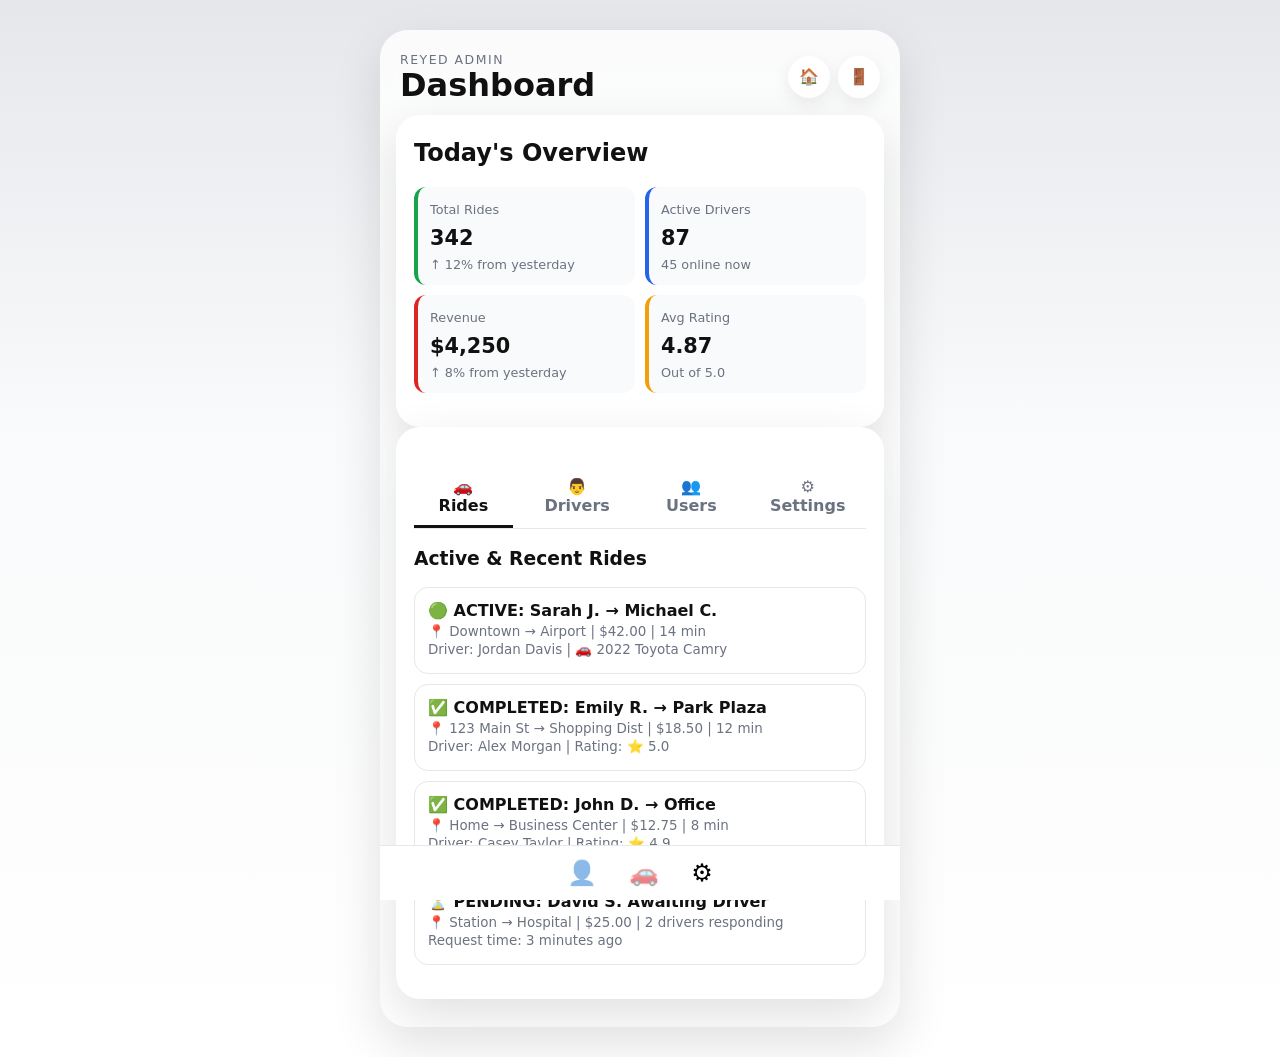
==== admin.html @ cbd772b0 "Add separate rider, customer, and admin pages with navigation" ====
<!DOCTYPE html>
<html>
<head>
  <meta charset="utf-8">
  <meta name="viewport" content="width=device-width, initial-scale=1">
  <title>Reyed - Admin Dashboard</title>
  <link rel="stylesheet" href="style.css">
  <style>
    .stat-grid {
      display: grid;
      grid-template-columns: 1fr 1fr;
      gap: 10px;
      margin: 16px 0;
    }
    .stat-card {
      padding: 12px;
      background: #f9fafb;
      border-radius: 12px;
      border-left: 4px solid #111;
    }
    .stat-card strong {
      display: block;
      font-size: 1.3rem;
      margin: 8px 0 4px;
    }
    .stat-card small {
      color: #6b7280;
      font-size: .8rem;
    }
    .tabs {
      display: flex;
      gap: 8px;
      margin: 16px 0;
      border-bottom: 1px solid #e5e7eb;
    }
    .tab-btn {
      padding: 10px 16px;
      border: none;
      background: none;
      cursor: pointer;
      color: #6b7280;
      border-bottom: 3px solid transparent;
      font-weight: 600;
    }
    .tab-btn.active {
      color: #111;
      border-bottom-color: #111;
    }
    .tab-content {
      display: none;
    }
    .tab-content.active {
      display: block;
    }
  </style>
</head>
<body>
  <div class="app-shell">
    <!-- Topbar -->
    <div class="topbar">
      <div>
        <p class="eyebrow">Reyed Admin</p>
        <h1>Dashboard</h1>
      </div>
      <div style="display: flex; gap: 8px;">
        <button class="icon-btn" onclick="goHome()">🏠</button>
        <button class="icon-btn" onclick="logout()">🚪</button>
      </div>
    </div>

    <main>
      <!-- Key Metrics -->
      <div class="panel">
        <h2 style="margin-top: 0;">Today's Overview</h2>
        
        <div class="stat-grid">
          <div class="stat-card" style="border-left-color: #16a34a;">
            <small>Total Rides</small>
            <strong>342</strong>
            <small>↑ 12% from yesterday</small>
          </div>
          <div class="stat-card" style="border-left-color: #2563eb;">
            <small>Active Drivers</small>
            <strong>87</strong>
            <small>45 online now</small>
          </div>
          <div class="stat-card" style="border-left-color: #dc2626;">
            <small>Revenue</small>
            <strong>$4,250</strong>
            <small>↑ 8% from yesterday</small>
          </div>
          <div class="stat-card" style="border-left-color: #f59e0b;">
            <small>Avg Rating</small>
            <strong>4.87</strong>
            <small>Out of 5.0</small>
          </div>
        </div>
      </div>

      <!-- Tabs -->
      <div class="panel">
        <div class="tabs">
          <button class="tab-btn active" onclick="switchTab('rides')">🚗 Rides</button>
          <button class="tab-btn" onclick="switchTab('drivers')">👨 Drivers</button>
          <button class="tab-btn" onclick="switchTab('users')">👥 Users</button>
          <button class="tab-btn" onclick="switchTab('settings')">⚙️ Settings</button>
        </div>

        <!-- Rides Tab -->
        <div id="rides" class="tab-content active">
          <h3>Active & Recent Rides</h3>
          <div class="history-list" style="max-height: 60vh;">
            <div class="history-item">
              <strong>🟢 ACTIVE: Sarah J. → Michael C.</strong>
              <p>📍 Downtown → Airport | $42.00 | 14 min</p>
              <p>Driver: Jordan Davis | 🚗 2022 Toyota Camry</p>
            </div>
            <div class="history-item">
              <strong>✅ COMPLETED: Emily R. → Park Plaza</strong>
              <p>📍 123 Main St → Shopping Dist | $18.50 | 12 min</p>
              <p>Driver: Alex Morgan | Rating: ⭐ 5.0</p>
            </div>
            <div class="history-item">
              <strong>✅ COMPLETED: John D. → Office</strong>
              <p>📍 Home → Business Center | $12.75 | 8 min</p>
              <p>Driver: Casey Taylor | Rating: ⭐ 4.9</p>
            </div>
            <div class="history-item">
              <strong>⏳ PENDING: David S. Awaiting Driver</strong>
              <p>📍 Station → Hospital | $25.00 | 2 drivers responding</p>
              <p>Request time: 3 minutes ago</p>
            </div>
          </div>
        </div>

        <!-- Drivers Tab -->
        <div id="drivers" class="tab-content">
          <h3>Driver Management</h3>
          <div class="history-list" style="max-height: 60vh;">
            <div class="history-item">
              <strong>Jordan Davis</strong>
              <p>📞 (555) 903-1144 | ⭐ 4.9 (1,240 rides)</p>
              <p>🚗 2022 Black Toyota Camry | 🟢 Online</p>
              <p>Today: $247.50 • 12 rides • 3.5h online</p>
            </div>
            <div class="history-item">
              <strong>Alex Morgan</strong>
              <p>📞 (555) 456-7890 | ⭐ 4.85 (958 rides)</p>
              <p>🚗 2021 Silver Honda Accord | 🟢 Online</p>
              <p>Today: $189.25 • 9 rides • 2.8h online</p>
            </div>
            <div class="history-item">
              <strong>Casey Taylor</strong>
              <p>📞 (555) 789-0123 | ⭐ 4.92 (1,567 rides)</p>
              <p>🚗 2023 White Tesla Model 3 | 🟡 On Break</p>
              <p>Today: $312.00 • 15 rides • 4.2h online</p>
            </div>
          </div>
        </div>

        <!-- Users Tab -->
        <div id="users" class="tab-content">
          <h3>User Analytics</h3>
          <div style="display: flex; flex-direction: column; gap: 12px; margin: 16px 0;">
            <div style="padding: 12px; background: #f3f4f6; border-radius: 12px;">
              <p style="margin: 0; color: #6b7280; font-size: .8rem;">Total Registered Users</p>
              <strong style="font-size: 1.5rem;">12,847</strong>
            </div>
            <div style="padding: 12px; background: #f3f4f6; border-radius: 12px;">
              <p style="margin: 0; color: #6b7280; font-size: .8rem;">Active This Week</p>
              <strong style="font-size: 1.5rem;">4,325</strong>
            </div>
            <div style="padding: 12px; background: #f3f4f6; border-radius: 12px;">
              <p style="margin: 0; color: #6b7280; font-size: .8rem;">New Signups (24h)</p>
              <strong style="font-size: 1.5rem;">142</strong>
            </div>
          </div>
          <button class="primary-btn" onclick="viewDetailedAnalytics()">View Detailed Analytics</button>
        </div>

        <!-- Settings Tab -->
        <div id="settings" class="tab-content">
          <h3>Admin Settings</h3>
          <div style="display: flex; flex-direction: column; gap: 12px; margin: 16px 0;">
            <div style="padding: 12px; border: 1px solid #e5e7eb; border-radius: 12px;">
              <strong>Base Fare</strong>
              <p style="margin: 5px 0 10px; color: #6b7280; font-size: .84rem;">Minimum charge per ride</p>
              <div class="input-row">
                <input type="text" value="$2.50" style="padding: 10px;">
              </div>
            </div>
            <div style="padding: 12px; border: 1px solid #e5e7eb; border-radius: 12px;">
              <strong>Per Km Rate</strong>
              <p style="margin: 5px 0 10px; color: #6b7280; font-size: .84rem;">Charge per kilometer</p>
              <div class="input-row">
                <input type="text" value="$1.25" style="padding: 10px;">
              </div>
            </div>
            <div style="padding: 12px; border: 1px solid #e5e7eb; border-radius: 12px;">
              <strong>Platform Commission</strong>
              <p style="margin: 5px 0 10px; color: #6b7280; font-size: .84rem;">% taken from each ride</p>
              <div class="input-row">
                <input type="text" value="20%" style="padding: 10px;">
              </div>
            </div>
            <button class="primary-btn" onclick="saveSettings()">Save Settings</button>
          </div>
        </div>
      </div>
    </main>
  </div>

  <!-- Navigation -->
  <div style="position: fixed; bottom: 0; left: 0; right: 0; background: white; border-top: 1px solid #e5e7eb; display: flex; justify-content: center; gap: 20px; padding: 12px; max-width: 520px; margin: 0 auto;">
    <button onclick="goToPage('customer.html')" style="border: none; background: none; font-size: 24px; cursor: pointer; opacity: 0.5;">👤</button>
    <button onclick="goToPage('rider.html')" style="border: none; background: none; font-size: 24px; cursor: pointer; opacity: 0.5;">🚗</button>
    <button onclick="goToPage('admin.html')" style="border: none; background: none; font-size: 24px; cursor: pointer; opacity: 1;">⚙️</button>
  </div>

  <script>
    function switchTab(tabName) {
      // Hide all tabs
      document.querySelectorAll('.tab-content').forEach(tab => tab.classList.remove('active'));
      document.querySelectorAll('.tab-btn').forEach(btn => btn.classList.remove('active'));
      
      // Show selected tab
      document.getElementById(tabName).classList.add('active');
      event.target.classList.add('active');
    }

    function viewDetailedAnalytics() {
      showToast('📊 Detailed analytics page loading...');
    }

    function saveSettings() {
      showToast('✅ Settings saved successfully!');
    }

    function logout() {
      if (confirm('Are you sure you want to logout?')) {
        showToast('👋 Logging out...');
        setTimeout(() => {
          window.location.href = 'index.html';
        }, 1500);
      }
    }

    function goToPage(page) {
      window.location.href = page;
    }

    function goHome() {
      window.location.href = 'index.html';
    }

    function showToast(msg) {
      const toast = document.createElement('div');
      toast.className = 'toast';
      toast.textContent = msg;
      document.body.appendChild(toast);
      setTimeout(() => toast.remove(), 3000);
    }
  </script>
</body>
</html>
---- style.css ----
*{box-sizing:border-box}
:root{
  --bg:#f3f4f6;
  --panel:#ffffff;
  --text:#111111;
  --muted:#6b7280;
  --line:#e5e7eb;
  --accent:#111111;
  --green:#16a34a;
  --red:#dc2626;
  --shadow:0 18px 50px rgba(0,0,0,.12);
}
body{
  margin:0;
  font-family:Inter,ui-sans-serif,system-ui,-apple-system,BlinkMacSystemFont,"Segoe UI",sans-serif;
  background:linear-gradient(180deg,#e5e7eb 0,#f9fafb 40%,#fff 100%);
  color:var(--text);
  min-height:100vh;
}
button,input{font:inherit}
button{cursor:pointer}
.app-shell{max-width:520px;margin:0 auto;min-height:100vh;background:rgba(255,255,255,.82);backdrop-filter:blur(10px)}
.topbar{display:flex;align-items:center;justify-content:space-between;padding:22px 20px 14px}
.eyebrow{margin:0 0 2px;color:var(--muted);font-size:.78rem;text-transform:uppercase;letter-spacing:.12em}
h1{margin:0;font-size:2rem;line-height:1}
.icon-btn{border:0;background:#fff;width:42px;height:42px;border-radius:50%;box-shadow:0 6px 18px rgba(0,0,0,.08)}
main{padding:0 16px 28px}
.map-card{
  height:250px;border-radius:24px;overflow:hidden;position:relative;background:#dce7dc;
  box-shadow:var(--shadow);margin-bottom:-32px
}
.map-grid{
  position:absolute;inset:0;
  background-image:
    linear-gradient(rgba(255,255,255,.35) 1px,transparent 1px),
    linear-gradient(90deg,rgba(255,255,255,.35) 1px,transparent 1px);
  background-size:32px 32px
}
.road{position:absolute;background:#fafafa;border:10px solid #d1d5db;border-radius:999px}
.road-one{width:420px;height:55px;transform:rotate(-18deg);left:-90px;top:80px}
.road-two{width:380px;height:48px;transform:rotate(65deg);right:-120px;top:40px}
.pin{position:absolute;font-size:30px;filter:drop-shadow(0 4px 3px rgba(0,0,0,.2))}
.pickup-pin{left:88px;top:115px;color:#111}
.destination-pin{right:80px;top:55px;color:#dc2626}
.car{position:absolute;left:47%;top:46%;font-size:30px;transition:all 1s ease}
.map-label{position:absolute;left:14px;bottom:14px;background:rgba(255,255,255,.9);padding:8px 11px;border-radius:12px;font-size:.8rem;font-weight:700}
.panel{position:relative;background:var(--panel);border-radius:24px;padding:24px 18px 18px;box-shadow:var(--shadow)}
label{display:block;margin:13px 0 7px;font-weight:700;font-size:.86rem}
.input-row{display:flex;align-items:center;border:1px solid var(--line);border-radius:14px;padding:0 12px;background:#fafafa}
.input-row:focus-within{border-color:#111;background:#fff}
.input-row input{border:0;outline:0;background:transparent;width:100%;padding:15px 10px}
.dot{width:10px;height:10px;border-radius:50%;display:inline-block;flex:none}
.pickup-dot{background:#111}
.destination-dot{background:#dc2626}
.quick-grid{display:grid;grid-template-columns:repeat(3,1fr);gap:8px;margin-top:12px}
.quick-place{border:1px solid var(--line);background:#fff;border-radius:12px;padding:10px 8px;font-weight:700}
.ride-options{display:grid;grid-template-columns:repeat(3,1fr);gap:8px}
.ride-option{display:flex;flex-direction:column;align-items:flex-start;gap:3px;border:1px solid var(--line);background:#fff;padding:12px;border-radius:15px}
.ride-option span{font-size:1.35rem}
.ride-option small{color:var(--muted)}
.ride-option.selected{border:2px solid #111;background:#f3f4f6}
.estimate-card{display:grid;grid-template-columns:1fr 1fr;gap:12px;background:#f9fafb;border-radius:16px;padding:14px;margin:16px 0}
.estimate-card div{display:flex;flex-direction:column;gap:4px}
.estimate-card span{color:var(--muted);font-size:.8rem}
.estimate-card strong{font-size:1.1rem}
.primary-btn,.secondary-btn{width:100%;border-radius:14px;padding:14px 16px;font-weight:800}
.primary-btn{border:0;background:#111;color:#fff}
.secondary-btn{border:1px solid var(--line);background:#fff;color:#111;margin-top:10px}
.helper{text-align:center;color:var(--muted);font-size:.75rem;line-height:1.4}
.hidden{display:none!important}
.status-badge{display:inline-block;background:#fef3c7;color:#92400e;padding:7px 10px;border-radius:999px;font-size:.8rem;font-weight:800}
.driver-card{display:flex;align-items:center;gap:12px;border:1px solid var(--line);border-radius:16px;padding:14px;margin:18px 0}
.driver-avatar{width:48px;height:48px;border-radius:50%;display:grid;place-items:center;background:#111;color:#fff;font-weight:800}
.driver-card p{margin:3px 0;color:var(--muted);font-size:.84rem}
.call-btn{margin-left:auto;text-decoration:none;background:#e5e7eb;color:#111;padding:9px 12px;border-radius:12px;font-weight:700}
.trip-route{padding:4px 0 2px}
.trip-route>div{display:flex;align-items:center;gap:10px}
.route-line{width:2px;height:26px;background:var(--line);margin:3px 0 3px 4px}
.drawer{position:fixed;top:0;right:-100%;width:min(92vw,420px);height:100vh;background:#fff;z-index:20;padding:20px;transition:right .25s ease;box-shadow:-20px 0 50px rgba(0,0,0,.18)}
.drawer.open{right:0}
.drawer-header{display:flex;align-items:center;justify-content:space-between}
.history-list{display:flex;flex-direction:column;gap:10px;max-height:76vh;overflow:auto;margin:16px 0}
.history-item{border:1px solid var(--line);padding:13px;border-radius:14px}
.history-item strong{display:block;margin-bottom:4px}
.history-item p{margin:3px 0;color:var(--muted);font-size:.84rem}
.overlay{position:fixed;inset:0;background:rgba(0,0,0,.38);z-index:10}
.toast{position:fixed;left:50%;bottom:28px;transform:translateX(-50%);background:#111;color:#fff;padding:12px 16px;border-radius:12px;z-index:30;box-shadow:var(--shadow)}
@media (min-width:760px){
  body{padding:30px}
  .app-shell{border-radius:28px;min-height:auto;overflow:hidden;box-shadow:var(--shadow)}
}
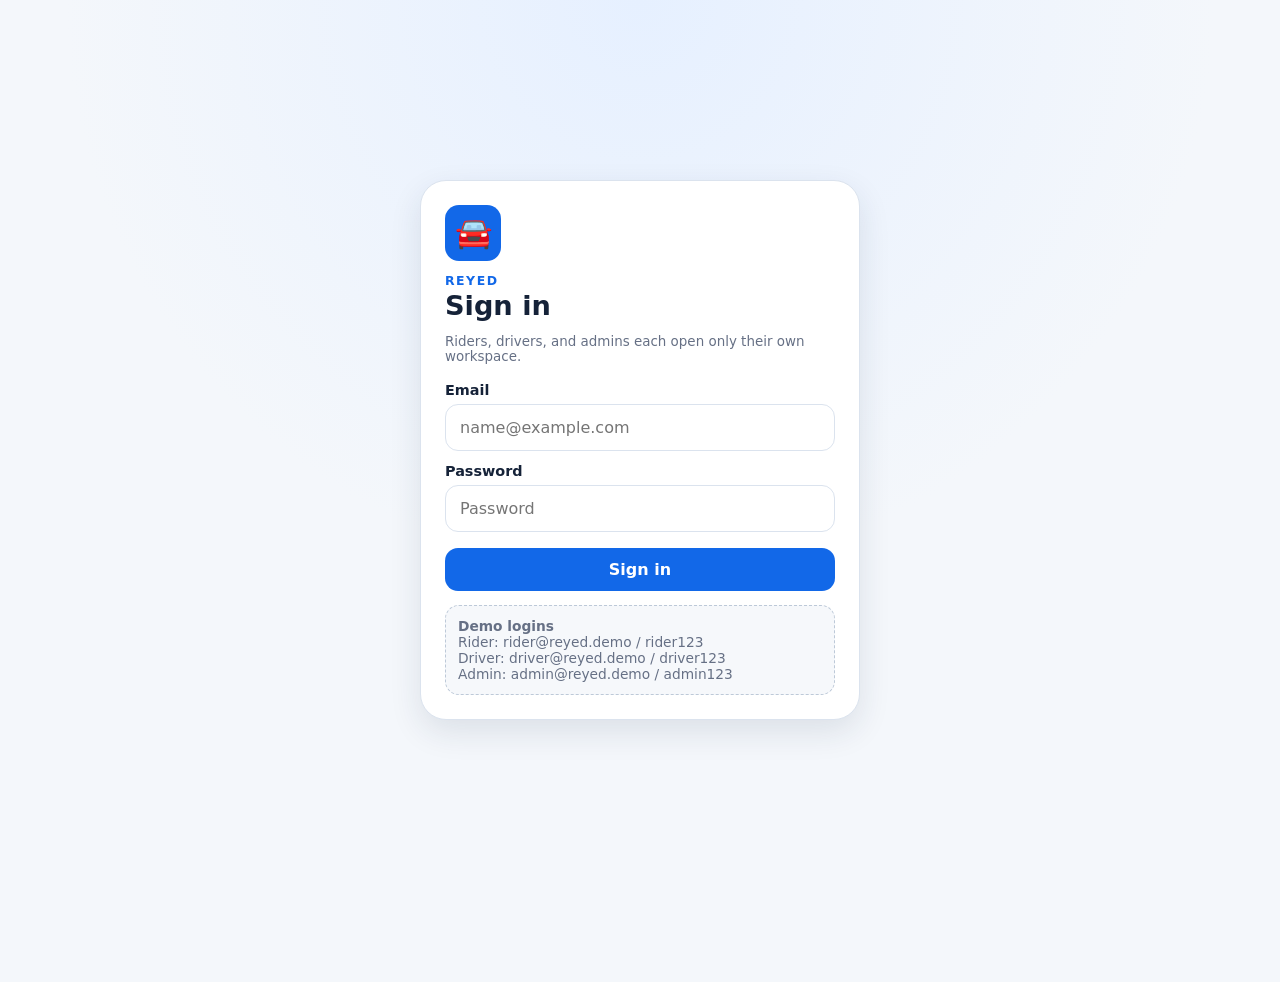
==== commit 8fbeb3d9: "Add files via upload" ====
--- a/admin.html
+++ b/admin.html
@@ -1,265 +1,34 @@
-<!DOCTYPE html>
-<html>
-<head>
-  <meta charset="utf-8">
-  <meta name="viewport" content="width=device-width, initial-scale=1">
-  <title>Reyed - Admin Dashboard</title>
-  <link rel="stylesheet" href="style.css">
-  <style>
-    .stat-grid {
-      display: grid;
-      grid-template-columns: 1fr 1fr;
-      gap: 10px;
-      margin: 16px 0;
-    }
-    .stat-card {
-      padding: 12px;
-      background: #f9fafb;
-      border-radius: 12px;
-      border-left: 4px solid #111;
-    }
-    .stat-card strong {
-      display: block;
-      font-size: 1.3rem;
-      margin: 8px 0 4px;
-    }
-    .stat-card small {
-      color: #6b7280;
-      font-size: .8rem;
-    }
-    .tabs {
-      display: flex;
-      gap: 8px;
-      margin: 16px 0;
-      border-bottom: 1px solid #e5e7eb;
-    }
-    .tab-btn {
-      padding: 10px 16px;
-      border: none;
-      background: none;
-      cursor: pointer;
-      color: #6b7280;
-      border-bottom: 3px solid transparent;
-      font-weight: 600;
-    }
-    .tab-btn.active {
-      color: #111;
-      border-bottom-color: #111;
-    }
-    .tab-content {
-      display: none;
-    }
-    .tab-content.active {
-      display: block;
-    }
-  </style>
-</head>
-<body>
-  <div class="app-shell">
-    <!-- Topbar -->
-    <div class="topbar">
-      <div>
-        <p class="eyebrow">Reyed Admin</p>
-        <h1>Dashboard</h1>
-      </div>
-      <div style="display: flex; gap: 8px;">
-        <button class="icon-btn" onclick="goHome()">🏠</button>
-        <button class="icon-btn" onclick="logout()">🚪</button>
-      </div>
-    </div>
-
-    <main>
-      <!-- Key Metrics -->
-      <div class="panel">
-        <h2 style="margin-top: 0;">Today's Overview</h2>
-        
-        <div class="stat-grid">
-          <div class="stat-card" style="border-left-color: #16a34a;">
-            <small>Total Rides</small>
-            <strong>342</strong>
-            <small>↑ 12% from yesterday</small>
-          </div>
-          <div class="stat-card" style="border-left-color: #2563eb;">
-            <small>Active Drivers</small>
-            <strong>87</strong>
-            <small>45 online now</small>
-          </div>
-          <div class="stat-card" style="border-left-color: #dc2626;">
-            <small>Revenue</small>
-            <strong>$4,250</strong>
-            <small>↑ 8% from yesterday</small>
-          </div>
-          <div class="stat-card" style="border-left-color: #f59e0b;">
-            <small>Avg Rating</small>
-            <strong>4.87</strong>
-            <small>Out of 5.0</small>
-          </div>
-        </div>
-      </div>
-
-      <!-- Tabs -->
-      <div class="panel">
-        <div class="tabs">
-          <button class="tab-btn active" onclick="switchTab('rides')">🚗 Rides</button>
-          <button class="tab-btn" onclick="switchTab('drivers')">👨 Drivers</button>
-          <button class="tab-btn" onclick="switchTab('users')">👥 Users</button>
-          <button class="tab-btn" onclick="switchTab('settings')">⚙️ Settings</button>
-        </div>
-
-        <!-- Rides Tab -->
-        <div id="rides" class="tab-content active">
-          <h3>Active & Recent Rides</h3>
-          <div class="history-list" style="max-height: 60vh;">
-            <div class="history-item">
-              <strong>🟢 ACTIVE: Sarah J. → Michael C.</strong>
-              <p>📍 Downtown → Airport | $42.00 | 14 min</p>
-              <p>Driver: Jordan Davis | 🚗 2022 Toyota Camry</p>
-            </div>
-            <div class="history-item">
-              <strong>✅ COMPLETED: Emily R. → Park Plaza</strong>
-              <p>📍 123 Main St → Shopping Dist | $18.50 | 12 min</p>
-              <p>Driver: Alex Morgan | Rating: ⭐ 5.0</p>
-            </div>
-            <div class="history-item">
-              <strong>✅ COMPLETED: John D. → Office</strong>
-              <p>📍 Home → Business Center | $12.75 | 8 min</p>
-              <p>Driver: Casey Taylor | Rating: ⭐ 4.9</p>
-            </div>
-            <div class="history-item">
-              <strong>⏳ PENDING: David S. Awaiting Driver</strong>
-              <p>📍 Station → Hospital | $25.00 | 2 drivers responding</p>
-              <p>Request time: 3 minutes ago</p>
-            </div>
-          </div>
-        </div>
-
-        <!-- Drivers Tab -->
-        <div id="drivers" class="tab-content">
-          <h3>Driver Management</h3>
-          <div class="history-list" style="max-height: 60vh;">
-            <div class="history-item">
-              <strong>Jordan Davis</strong>
-              <p>📞 (555) 903-1144 | ⭐ 4.9 (1,240 rides)</p>
-              <p>🚗 2022 Black Toyota Camry | 🟢 Online</p>
-              <p>Today: $247.50 • 12 rides • 3.5h online</p>
-            </div>
-            <div class="history-item">
-              <strong>Alex Morgan</strong>
-              <p>📞 (555) 456-7890 | ⭐ 4.85 (958 rides)</p>
-              <p>🚗 2021 Silver Honda Accord | 🟢 Online</p>
-              <p>Today: $189.25 • 9 rides • 2.8h online</p>
-            </div>
-            <div class="history-item">
-              <strong>Casey Taylor</strong>
-              <p>📞 (555) 789-0123 | ⭐ 4.92 (1,567 rides)</p>
-              <p>🚗 2023 White Tesla Model 3 | 🟡 On Break</p>
-              <p>Today: $312.00 • 15 rides • 4.2h online</p>
-            </div>
-          </div>
-        </div>
-
-        <!-- Users Tab -->
-        <div id="users" class="tab-content">
-          <h3>User Analytics</h3>
-          <div style="display: flex; flex-direction: column; gap: 12px; margin: 16px 0;">
-            <div style="padding: 12px; background: #f3f4f6; border-radius: 12px;">
-              <p style="margin: 0; color: #6b7280; font-size: .8rem;">Total Registered Users</p>
-              <strong style="font-size: 1.5rem;">12,847</strong>
-            </div>
-            <div style="padding: 12px; background: #f3f4f6; border-radius: 12px;">
-              <p style="margin: 0; color: #6b7280; font-size: .8rem;">Active This Week</p>
-              <strong style="font-size: 1.5rem;">4,325</strong>
-            </div>
-            <div style="padding: 12px; background: #f3f4f6; border-radius: 12px;">
-              <p style="margin: 0; color: #6b7280; font-size: .8rem;">New Signups (24h)</p>
-              <strong style="font-size: 1.5rem;">142</strong>
-            </div>
-          </div>
-          <button class="primary-btn" onclick="viewDetailedAnalytics()">View Detailed Analytics</button>
-        </div>
-
-        <!-- Settings Tab -->
-        <div id="settings" class="tab-content">
-          <h3>Admin Settings</h3>
-          <div style="display: flex; flex-direction: column; gap: 12px; margin: 16px 0;">
-            <div style="padding: 12px; border: 1px solid #e5e7eb; border-radius: 12px;">
-              <strong>Base Fare</strong>
-              <p style="margin: 5px 0 10px; color: #6b7280; font-size: .84rem;">Minimum charge per ride</p>
-              <div class="input-row">
-                <input type="text" value="$2.50" style="padding: 10px;">
-              </div>
-            </div>
-            <div style="padding: 12px; border: 1px solid #e5e7eb; border-radius: 12px;">
-              <strong>Per Km Rate</strong>
-              <p style="margin: 5px 0 10px; color: #6b7280; font-size: .84rem;">Charge per kilometer</p>
-              <div class="input-row">
-                <input type="text" value="$1.25" style="padding: 10px;">
-              </div>
-            </div>
-            <div style="padding: 12px; border: 1px solid #e5e7eb; border-radius: 12px;">
-              <strong>Platform Commission</strong>
-              <p style="margin: 5px 0 10px; color: #6b7280; font-size: .84rem;">% taken from each ride</p>
-              <div class="input-row">
-                <input type="text" value="20%" style="padding: 10px;">
-              </div>
-            </div>
-            <button class="primary-btn" onclick="saveSettings()">Save Settings</button>
-          </div>
-        </div>
-      </div>
-    </main>
-  </div>
-
-  <!-- Navigation -->
-  <div style="position: fixed; bottom: 0; left: 0; right: 0; background: white; border-top: 1px solid #e5e7eb; display: flex; justify-content: center; gap: 20px; padding: 12px; max-width: 520px; margin: 0 auto;">
-    <button onclick="goToPage('customer.html')" style="border: none; background: none; font-size: 24px; cursor: pointer; opacity: 0.5;">👤</button>
-    <button onclick="goToPage('rider.html')" style="border: none; background: none; font-size: 24px; cursor: pointer; opacity: 0.5;">🚗</button>
-    <button onclick="goToPage('admin.html')" style="border: none; background: none; font-size: 24px; cursor: pointer; opacity: 1;">⚙️</button>
-  </div>
-
-  <script>
-    function switchTab(tabName) {
-      // Hide all tabs
-      document.querySelectorAll('.tab-content').forEach(tab => tab.classList.remove('active'));
-      document.querySelectorAll('.tab-btn').forEach(btn => btn.classList.remove('active'));
-      
-      // Show selected tab
-      document.getElementById(tabName).classList.add('active');
-      event.target.classList.add('active');
-    }
-
-    function viewDetailedAnalytics() {
-      showToast('📊 Detailed analytics page loading...');
-    }
-
-    function saveSettings() {
-      showToast('✅ Settings saved successfully!');
-    }
-
-    function logout() {
-      if (confirm('Are you sure you want to logout?')) {
-        showToast('👋 Logging out...');
-        setTimeout(() => {
-          window.location.href = 'index.html';
-        }, 1500);
-      }
-    }
-
-    function goToPage(page) {
-      window.location.href = page;
-    }
-
-    function goHome() {
-      window.location.href = 'index.html';
-    }
-
-    function showToast(msg) {
-      const toast = document.createElement('div');
-      toast.className = 'toast';
-      toast.textContent = msg;
-      document.body.appendChild(toast);
-      setTimeout(() => toast.remove(), 3000);
-    }
-  </script>
-</body>
-</html>+<!doctype html>
+<html lang="en"><head><meta charset="utf-8"><meta name="viewport" content="width=device-width,initial-scale=1"><title>Reyed Admin</title><link rel="stylesheet" href="style.css"></head>
+<body><div class="app-shell"><header class="topbar"><div class="brand"><div class="logo">⚙️</div><div><p class="eyebrow">Administrator</p><h1>Reyed control center</h1></div></div><button class="icon-btn" id="logoutBtn">Sign out</button></header>
+<main><div class="grid two">
+<div class="panel"><div class="small">Total rides</div><div class="money" id="totalRides">0</div></div>
+<div class="panel"><div class="small">Active rides</div><div class="money" id="activeRides">0</div></div></div>
+<div class="panel"><div class="meta"><h2>All rides</h2><button class="btn secondary" id="seedBtn">Reset demo data</button></div>
+<div class="table-wrap"><table><thead><tr><th>Ride</th><th>People</th><th>Route</th><th>Offer</th><th>Status</th><th>Edit</th></tr></thead><tbody id="rideRows"></tbody></table></div></div>
+<div class="panel"><h2>All users</h2><div class="table-wrap"><table><thead><tr><th>Name</th><th>Role</th><th>Email</th></tr></thead><tbody id="userRows"></tbody></table></div></div>
+<div class="notice"><strong>Demo security note:</strong> this static GitHub Pages version separates screens and data by login in the browser, but true secure accounts across different phones require a backend such as Firebase or Supabase.</div>
+</main><nav class="bottom-nav"><a class="active" href="admin.html"><span>⚙️</span>Admin</a></nav></div>
+<script src="app.js"></script><script>
+const user=requireRole("admin");
+if(user){
+ document.getElementById("logoutBtn").addEventListener("click",logout);
+ document.getElementById("seedBtn").addEventListener("click",()=>{if(confirm("Reset all demo users and rides?")){saveDB(defaultDB());render();toast("Demo data reset.")}});
+ render();
+}
+window.render=function(){
+ const db=getDB(),active=db.rides.filter(r=>!["completed","cancelled"].includes(r.status));
+ document.getElementById("totalRides").textContent=db.rides.length;document.getElementById("activeRides").textContent=active.length;
+ document.getElementById("userRows").innerHTML=db.users.map(u=>`<tr><td>${escapeHTML(u.name)}</td><td>${escapeHTML(u.role)}</td><td>${escapeHTML(u.email)}</td></tr>`).join("");
+ document.getElementById("rideRows").innerHTML=db.rides.length?db.rides.slice().sort((a,b)=>new Date(b.createdAt)-new Date(a.createdAt)).map(r=>`<tr>
+ <td><a href="tracking.html?id=${encodeURIComponent(r.id)}">#${escapeHTML(r.id.slice(-7))}</a><div class="small">${dateText(r.createdAt)}</div></td>
+ <td>${escapeHTML(getUser(r.riderId)?.name||"Unknown")}<div class="small">${escapeHTML(getUser(r.driverId)?.name||"Unassigned")}</div></td>
+ <td>${escapeHTML(r.pickup)}<div class="small">to ${escapeHTML(r.destination)}</div></td><td>${money(r.offer)}</td>
+ <td><select data-status="${r.id}">${Object.keys(STATUS_LABELS).map(s=>`<option value="${s}" ${s===r.status?"selected":""}>${statusLabel(s)}</option>`).join("")}</select></td>
+ <td><div class="btn-row"><button class="btn secondary" data-save="${r.id}">Save</button><button class="btn bad" data-delete="${r.id}">Delete</button></div></td></tr>`).join(""):'<tr><td colspan="6" class="empty">No rides.</td></tr>';
+ document.querySelectorAll("[data-save]").forEach(b=>b.addEventListener("click",()=>saveStatus(b.dataset.save)));
+ document.querySelectorAll("[data-delete]").forEach(b=>b.addEventListener("click",()=>deleteRide(b.dataset.delete)));
+}
+function saveStatus(id){const db=getDB(),r=db.rides.find(x=>x.id===id),sel=document.querySelector(`[data-status="${id}"]`);if(r&&sel){r.status=sel.value;r.updatedAt=new Date().toISOString();if(r.status==="completed")r.completedAt=r.completedAt||new Date().toISOString();saveDB(db);render();toast("Ride updated.")}}
+function deleteRide(id){if(!confirm("Delete this ride?"))return;const db=getDB();db.rides=db.rides.filter(r=>r.id!==id);saveDB(db);render();toast("Ride deleted.")}
+</script></body></html>
--- a/style.css
+++ b/style.css
@@ -1,91 +1,83 @@
+:root{
+  --bg:#f4f7fb;--card:#fff;--ink:#152238;--muted:#667085;--line:#dbe3ee;
+  --brand:#1268e8;--brand2:#0b4fb8;--good:#14804a;--warn:#b15c00;--bad:#c62828;
+  --shadow:0 12px 32px rgba(31,48,76,.11)
+}
 *{box-sizing:border-box}
-:root{
-  --bg:#f3f4f6;
-  --panel:#ffffff;
-  --text:#111111;
-  --muted:#6b7280;
-  --line:#e5e7eb;
-  --accent:#111111;
-  --green:#16a34a;
-  --red:#dc2626;
-  --shadow:0 18px 50px rgba(0,0,0,.12);
+html,body{margin:0;min-height:100%;font-family:Inter,ui-sans-serif,system-ui,-apple-system,BlinkMacSystemFont,"Segoe UI",sans-serif;color:var(--ink);background:var(--bg)}
+body{padding-bottom:82px}
+a{color:inherit}
+button,input,select{font:inherit}
+button{cursor:pointer}
+.hidden{display:none!important}
+.app-shell{width:min(100%,760px);margin:auto;min-height:100vh}
+.topbar{position:sticky;top:0;z-index:1000;display:flex;align-items:center;justify-content:space-between;padding:16px 18px;background:rgba(255,255,255,.94);backdrop-filter:blur(14px);border-bottom:1px solid var(--line)}
+.brand{display:flex;gap:10px;align-items:center}
+.logo{display:grid;place-items:center;width:42px;height:42px;border-radius:14px;background:var(--brand);color:white;font-size:23px}
+.eyebrow{margin:0;color:var(--brand);font-size:.78rem;text-transform:uppercase;letter-spacing:.12em;font-weight:800}
+h1{font-size:1.28rem;margin:2px 0 0}
+h2{font-size:1.08rem;margin:0 0 12px}
+h3{font-size:1rem;margin:0}
+main{padding:16px}
+.panel{background:var(--card);border:1px solid var(--line);border-radius:20px;padding:16px;margin-bottom:14px;box-shadow:var(--shadow)}
+.grid{display:grid;gap:12px}
+.grid.two{grid-template-columns:repeat(2,minmax(0,1fr))}
+label{display:block;font-weight:700;font-size:.9rem;margin-bottom:6px}
+input,select{width:100%;border:1px solid var(--line);border-radius:13px;padding:13px 14px;background:#fff;color:var(--ink);outline:none}
+input:focus,select:focus{border-color:var(--brand);box-shadow:0 0 0 3px rgba(18,104,232,.12)}
+.btn{border:0;border-radius:13px;padding:12px 15px;font-weight:800}
+.btn.primary{background:var(--brand);color:#fff}
+.btn.primary:hover{background:var(--brand2)}
+.btn.secondary{background:#eaf2ff;color:var(--brand2)}
+.btn.good{background:#e8f7ef;color:var(--good)}
+.btn.warn{background:#fff3e6;color:var(--warn)}
+.btn.bad{background:#feecec;color:var(--bad)}
+.btn.ghost{background:#fff;border:1px solid var(--line)}
+.btn.full{width:100%}
+.btn-row{display:flex;gap:9px;flex-wrap:wrap}
+.icon-btn{border:1px solid var(--line);background:#fff;border-radius:12px;padding:10px}
+.map{height:360px;border-radius:18px;overflow:hidden;border:1px solid var(--line);background:#dce8f3;z-index:1}
+.map.small{height:270px}
+.map-help{font-size:.84rem;color:var(--muted);margin:8px 0 0}
+.status{display:inline-flex;align-items:center;gap:6px;border-radius:999px;padding:6px 10px;font-size:.78rem;font-weight:800;background:#eaf2ff;color:var(--brand2)}
+.status.completed{background:#e8f7ef;color:var(--good)}
+.status.cancelled{background:#feecec;color:var(--bad)}
+.status.requested{background:#fff3e6;color:var(--warn)}
+.status.accepted,.status.arrived,.status.picked_up{background:#eaf2ff;color:var(--brand2)}
+.ride-card{border:1px solid var(--line);border-radius:16px;padding:14px;margin-top:10px}
+.ride-card.active{border-color:var(--brand);box-shadow:0 0 0 3px rgba(18,104,232,.08)}
+.route{display:grid;grid-template-columns:24px 1fr;gap:8px;margin:10px 0}
+.route-icon{display:flex;flex-direction:column;align-items:center}
+.route-icon::after{content:"";width:2px;flex:1;background:var(--line);margin-top:4px}
+.route:last-child .route-icon::after{display:none}
+.small{font-size:.84rem;color:var(--muted)}
+.money{font-weight:900;font-size:1.18rem}
+.meta{display:flex;justify-content:space-between;gap:12px;align-items:center;flex-wrap:wrap}
+.tabs{display:flex;gap:8px;overflow:auto;margin-bottom:12px}
+.tab{white-space:nowrap;border:1px solid var(--line);background:#fff;border-radius:999px;padding:9px 13px;font-weight:800}
+.tab.active{background:var(--brand);color:white;border-color:var(--brand)}
+.bottom-nav{position:fixed;left:50%;bottom:0;transform:translateX(-50%);z-index:1100;width:min(100%,760px);display:flex;justify-content:space-around;background:white;border-top:1px solid var(--line);padding:10px 6px calc(10px + env(safe-area-inset-bottom))}
+.bottom-nav a{text-decoration:none;font-size:.78rem;font-weight:800;color:var(--muted);text-align:center}
+.bottom-nav a span{display:block;font-size:1.25rem}
+.bottom-nav a.active{color:var(--brand)}
+.login-wrap{min-height:100vh;display:grid;place-items:center;padding:20px;background:radial-gradient(circle at top,#e6f0ff 0,#f4f7fb 52%)}
+.login-card{width:min(100%,440px);background:#fff;border:1px solid var(--line);border-radius:26px;padding:24px;box-shadow:var(--shadow)}
+.login-card .logo{width:56px;height:56px;font-size:30px;margin-bottom:12px}
+.demo-box{background:#f6f8fb;border:1px dashed #bdc9d8;border-radius:14px;padding:12px;font-size:.86rem;color:var(--muted);margin-top:14px}
+.toast{position:fixed;left:50%;bottom:92px;transform:translateX(-50%);z-index:9999;background:#152238;color:#fff;border-radius:12px;padding:11px 15px;box-shadow:var(--shadow);max-width:90%;text-align:center}
+.progress{display:grid;grid-template-columns:repeat(5,1fr);gap:6px;margin:12px 0}
+.step{text-align:center;font-size:.68rem;color:var(--muted)}
+.step i{display:block;width:18px;height:18px;border-radius:50%;margin:0 auto 5px;background:#d7dfeb;border:3px solid #fff;box-shadow:0 0 0 1px #ccd5e0}
+.step.done{color:var(--brand);font-weight:800}
+.step.done i{background:var(--brand)}
+.table-wrap{overflow:auto}
+table{width:100%;border-collapse:collapse;font-size:.86rem}
+th,td{text-align:left;border-bottom:1px solid var(--line);padding:10px 8px;vertical-align:top}
+th{color:var(--muted);font-size:.75rem;text-transform:uppercase}
+.empty{text-align:center;color:var(--muted);padding:24px}
+.notice{border-left:4px solid var(--brand);background:#edf4ff;padding:12px;border-radius:10px;font-size:.88rem}
+@media(max-width:560px){
+  .grid.two{grid-template-columns:1fr}
+  .map{height:310px}
+  main{padding:12px}
 }
-body{
-  margin:0;
-  font-family:Inter,ui-sans-serif,system-ui,-apple-system,BlinkMacSystemFont,"Segoe UI",sans-serif;
-  background:linear-gradient(180deg,#e5e7eb 0,#f9fafb 40%,#fff 100%);
-  color:var(--text);
-  min-height:100vh;
-}
-button,input{font:inherit}
-button{cursor:pointer}
-.app-shell{max-width:520px;margin:0 auto;min-height:100vh;background:rgba(255,255,255,.82);backdrop-filter:blur(10px)}
-.topbar{display:flex;align-items:center;justify-content:space-between;padding:22px 20px 14px}
-.eyebrow{margin:0 0 2px;color:var(--muted);font-size:.78rem;text-transform:uppercase;letter-spacing:.12em}
-h1{margin:0;font-size:2rem;line-height:1}
-.icon-btn{border:0;background:#fff;width:42px;height:42px;border-radius:50%;box-shadow:0 6px 18px rgba(0,0,0,.08)}
-main{padding:0 16px 28px}
-.map-card{
-  height:250px;border-radius:24px;overflow:hidden;position:relative;background:#dce7dc;
-  box-shadow:var(--shadow);margin-bottom:-32px
-}
-.map-grid{
-  position:absolute;inset:0;
-  background-image:
-    linear-gradient(rgba(255,255,255,.35) 1px,transparent 1px),
-    linear-gradient(90deg,rgba(255,255,255,.35) 1px,transparent 1px);
-  background-size:32px 32px
-}
-.road{position:absolute;background:#fafafa;border:10px solid #d1d5db;border-radius:999px}
-.road-one{width:420px;height:55px;transform:rotate(-18deg);left:-90px;top:80px}
-.road-two{width:380px;height:48px;transform:rotate(65deg);right:-120px;top:40px}
-.pin{position:absolute;font-size:30px;filter:drop-shadow(0 4px 3px rgba(0,0,0,.2))}
-.pickup-pin{left:88px;top:115px;color:#111}
-.destination-pin{right:80px;top:55px;color:#dc2626}
-.car{position:absolute;left:47%;top:46%;font-size:30px;transition:all 1s ease}
-.map-label{position:absolute;left:14px;bottom:14px;background:rgba(255,255,255,.9);padding:8px 11px;border-radius:12px;font-size:.8rem;font-weight:700}
-.panel{position:relative;background:var(--panel);border-radius:24px;padding:24px 18px 18px;box-shadow:var(--shadow)}
-label{display:block;margin:13px 0 7px;font-weight:700;font-size:.86rem}
-.input-row{display:flex;align-items:center;border:1px solid var(--line);border-radius:14px;padding:0 12px;background:#fafafa}
-.input-row:focus-within{border-color:#111;background:#fff}
-.input-row input{border:0;outline:0;background:transparent;width:100%;padding:15px 10px}
-.dot{width:10px;height:10px;border-radius:50%;display:inline-block;flex:none}
-.pickup-dot{background:#111}
-.destination-dot{background:#dc2626}
-.quick-grid{display:grid;grid-template-columns:repeat(3,1fr);gap:8px;margin-top:12px}
-.quick-place{border:1px solid var(--line);background:#fff;border-radius:12px;padding:10px 8px;font-weight:700}
-.ride-options{display:grid;grid-template-columns:repeat(3,1fr);gap:8px}
-.ride-option{display:flex;flex-direction:column;align-items:flex-start;gap:3px;border:1px solid var(--line);background:#fff;padding:12px;border-radius:15px}
-.ride-option span{font-size:1.35rem}
-.ride-option small{color:var(--muted)}
-.ride-option.selected{border:2px solid #111;background:#f3f4f6}
-.estimate-card{display:grid;grid-template-columns:1fr 1fr;gap:12px;background:#f9fafb;border-radius:16px;padding:14px;margin:16px 0}
-.estimate-card div{display:flex;flex-direction:column;gap:4px}
-.estimate-card span{color:var(--muted);font-size:.8rem}
-.estimate-card strong{font-size:1.1rem}
-.primary-btn,.secondary-btn{width:100%;border-radius:14px;padding:14px 16px;font-weight:800}
-.primary-btn{border:0;background:#111;color:#fff}
-.secondary-btn{border:1px solid var(--line);background:#fff;color:#111;margin-top:10px}
-.helper{text-align:center;color:var(--muted);font-size:.75rem;line-height:1.4}
-.hidden{display:none!important}
-.status-badge{display:inline-block;background:#fef3c7;color:#92400e;padding:7px 10px;border-radius:999px;font-size:.8rem;font-weight:800}
-.driver-card{display:flex;align-items:center;gap:12px;border:1px solid var(--line);border-radius:16px;padding:14px;margin:18px 0}
-.driver-avatar{width:48px;height:48px;border-radius:50%;display:grid;place-items:center;background:#111;color:#fff;font-weight:800}
-.driver-card p{margin:3px 0;color:var(--muted);font-size:.84rem}
-.call-btn{margin-left:auto;text-decoration:none;background:#e5e7eb;color:#111;padding:9px 12px;border-radius:12px;font-weight:700}
-.trip-route{padding:4px 0 2px}
-.trip-route>div{display:flex;align-items:center;gap:10px}
-.route-line{width:2px;height:26px;background:var(--line);margin:3px 0 3px 4px}
-.drawer{position:fixed;top:0;right:-100%;width:min(92vw,420px);height:100vh;background:#fff;z-index:20;padding:20px;transition:right .25s ease;box-shadow:-20px 0 50px rgba(0,0,0,.18)}
-.drawer.open{right:0}
-.drawer-header{display:flex;align-items:center;justify-content:space-between}
-.history-list{display:flex;flex-direction:column;gap:10px;max-height:76vh;overflow:auto;margin:16px 0}
-.history-item{border:1px solid var(--line);padding:13px;border-radius:14px}
-.history-item strong{display:block;margin-bottom:4px}
-.history-item p{margin:3px 0;color:var(--muted);font-size:.84rem}
-.overlay{position:fixed;inset:0;background:rgba(0,0,0,.38);z-index:10}
-.toast{position:fixed;left:50%;bottom:28px;transform:translateX(-50%);background:#111;color:#fff;padding:12px 16px;border-radius:12px;z-index:30;box-shadow:var(--shadow)}
-@media (min-width:760px){
-  body{padding:30px}
-  .app-shell{border-radius:28px;min-height:auto;overflow:hidden;box-shadow:var(--shadow)}
-}
